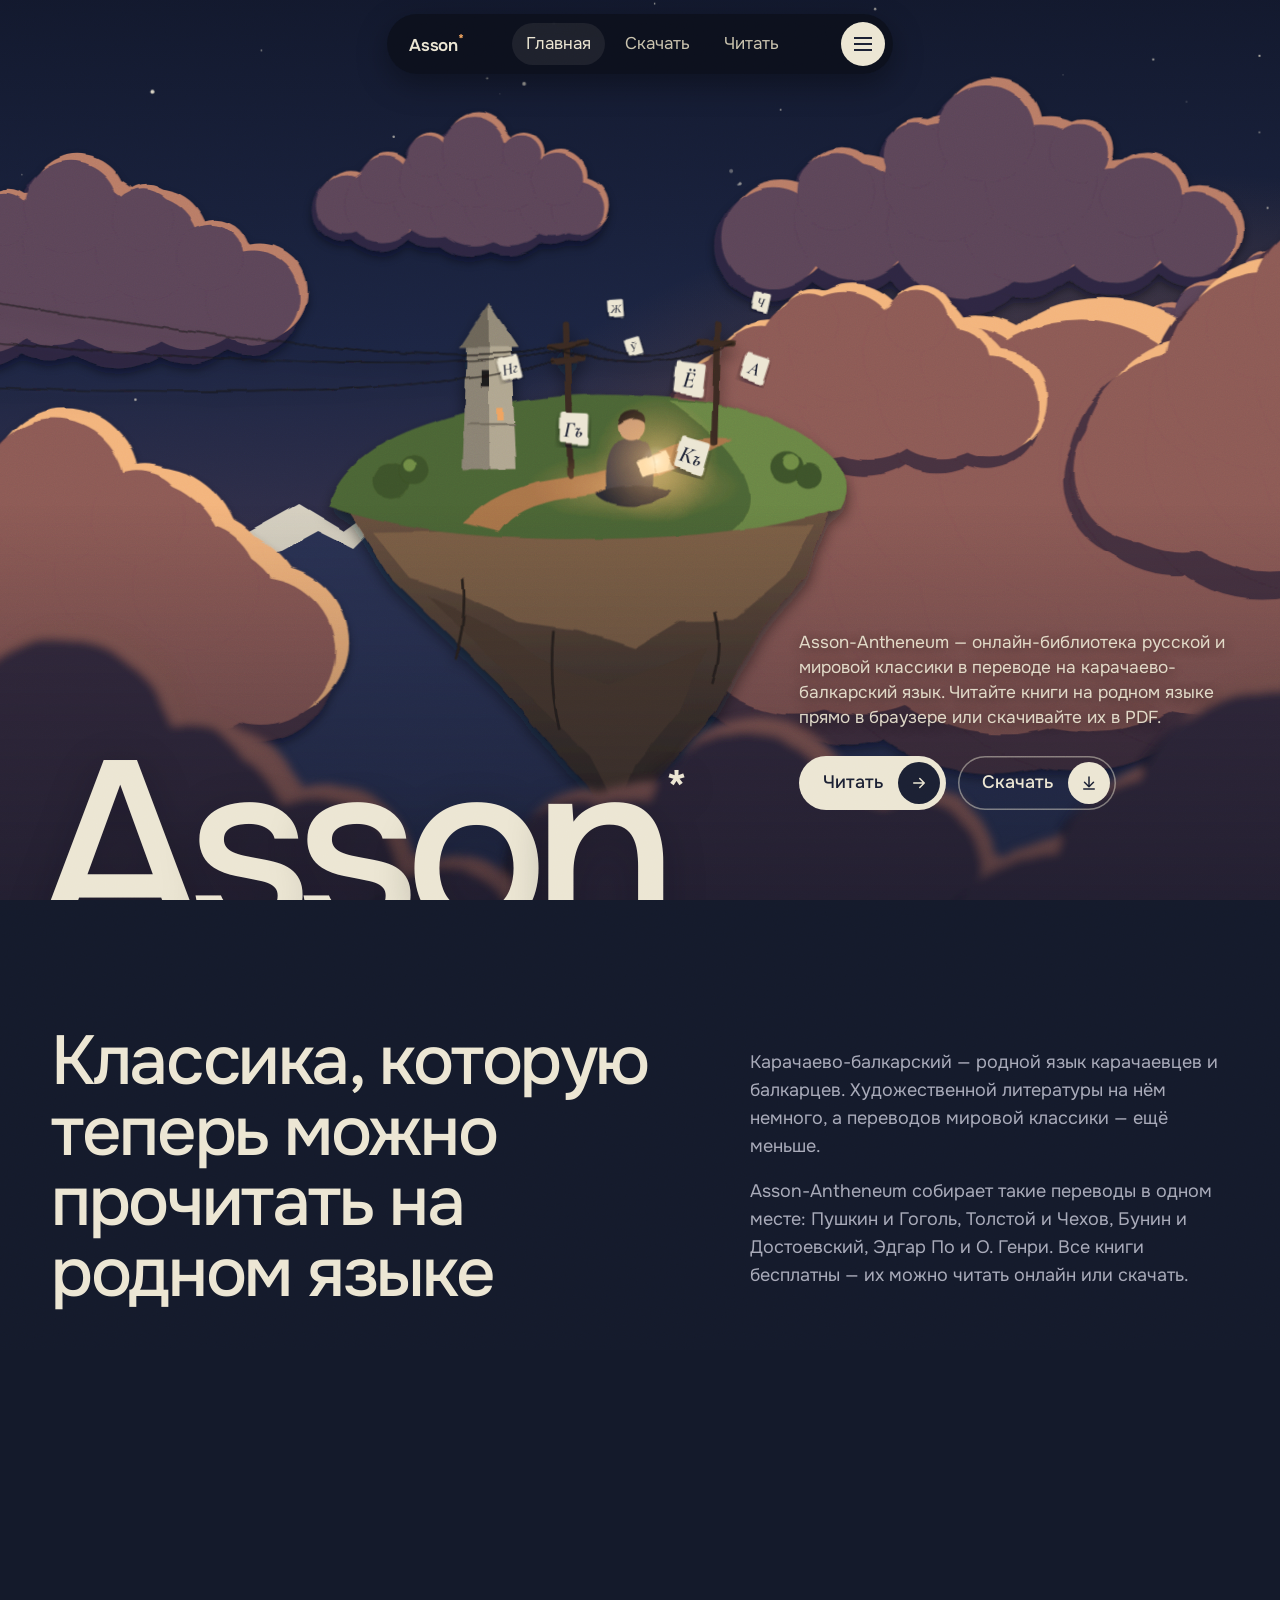
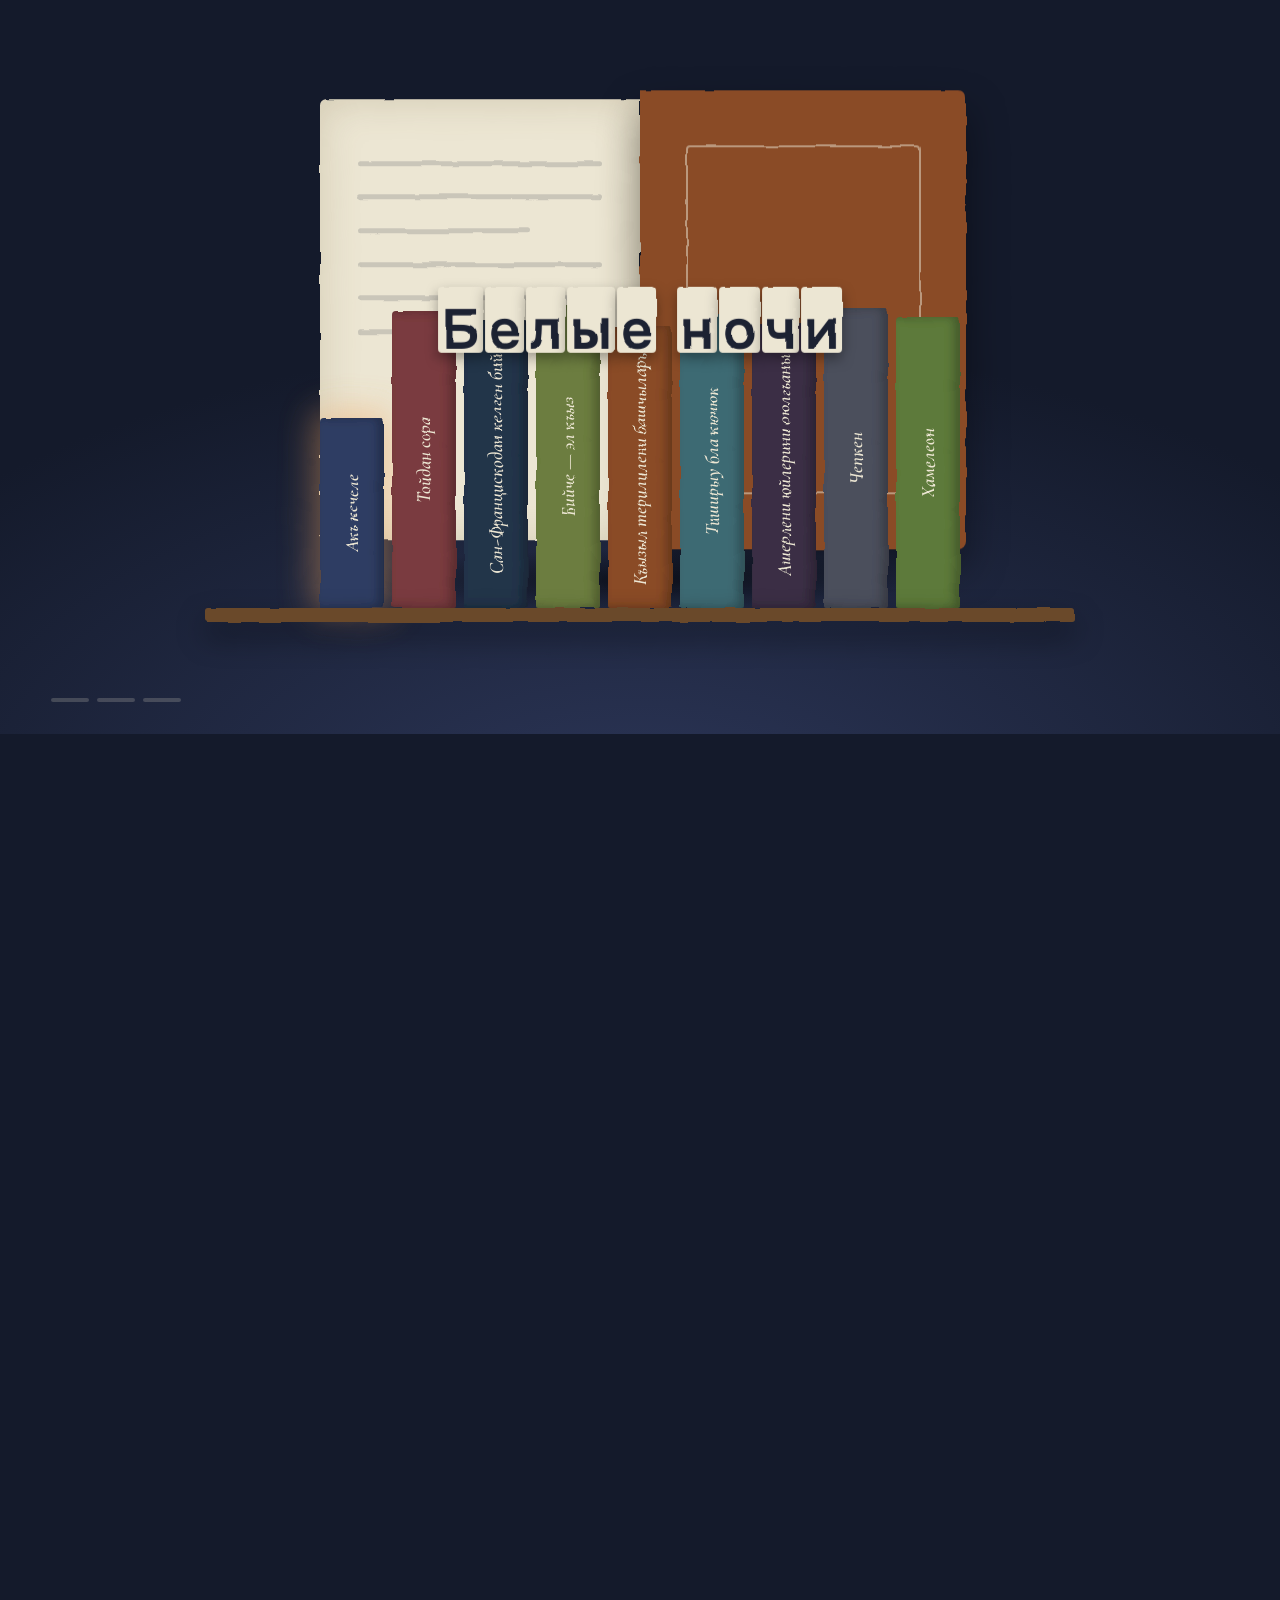
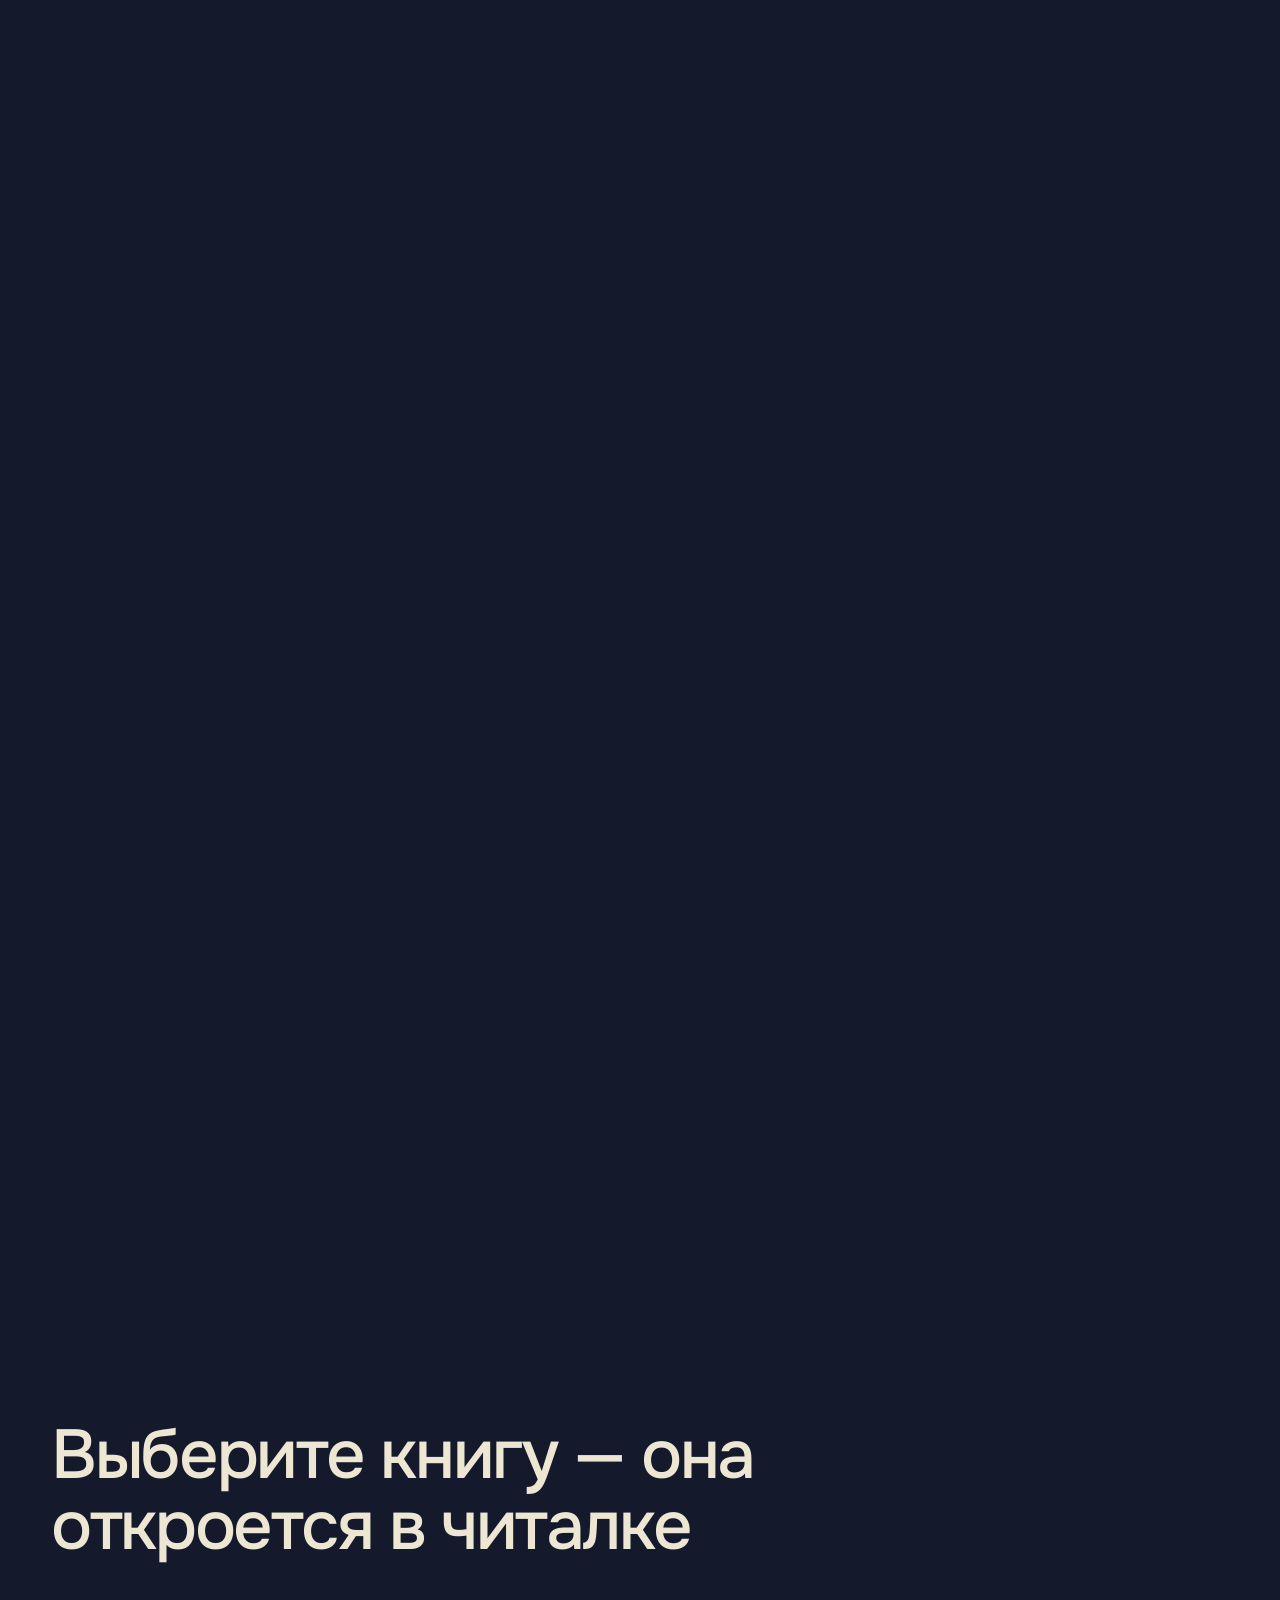
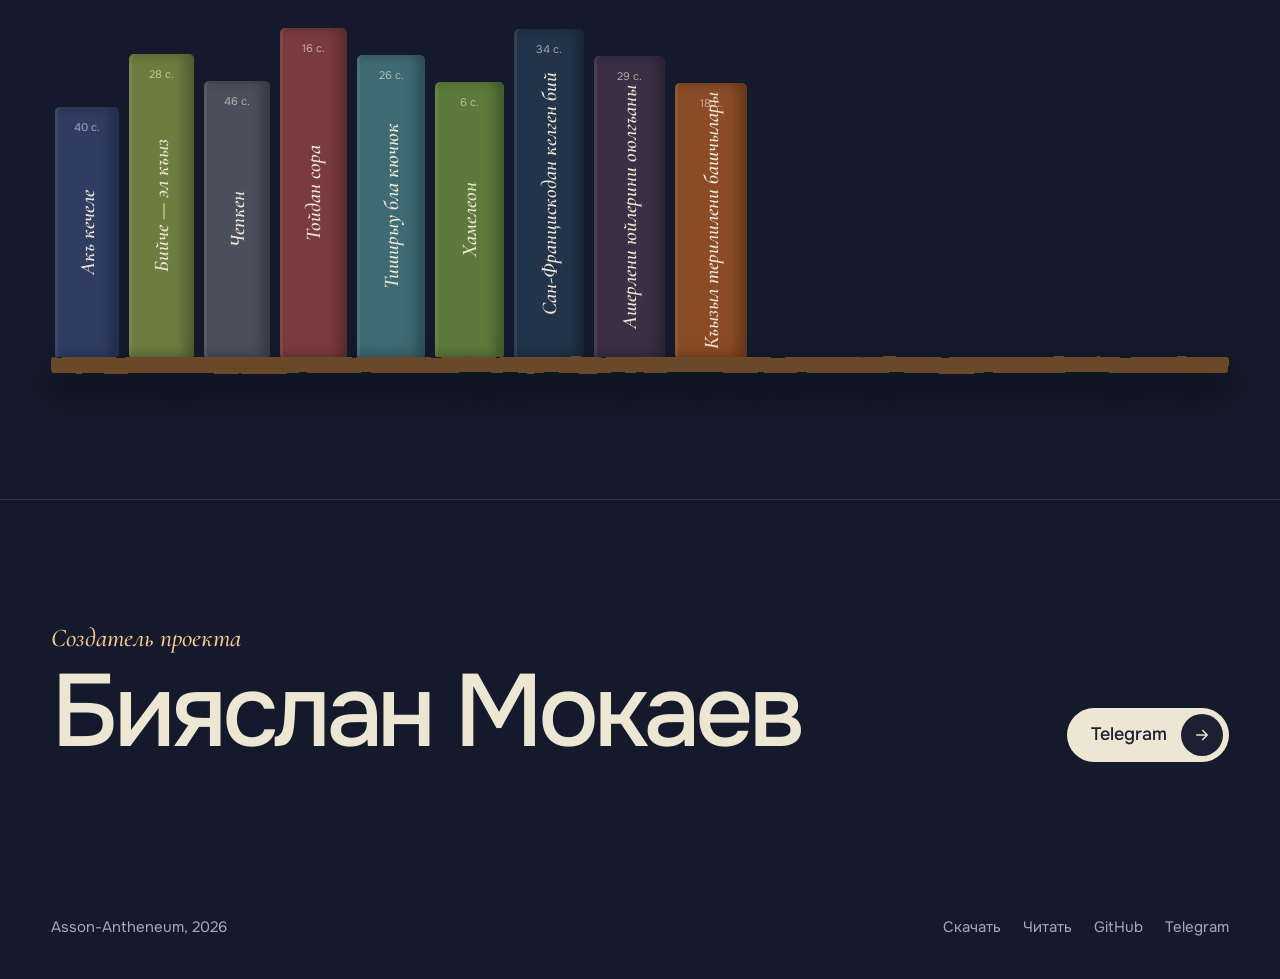
==== index.html @ 28102035 "Сайт: главная с бумажной анимацией, страница скачивания и онлайн-читалка Co-Authored-By: Claude Opus" ====
<!doctype html>
<html lang="ru">
<head>
  <meta charset="utf-8">
  <meta name="viewport" content="width=device-width, initial-scale=1">
  <title>Asson-Antheneum — библиотека переводов на карачаево-балкарский</title>
  <meta name="description" content="Онлайн-библиотека русской и мировой классики в переводе на карачаево-балкарский язык. Читайте онлайн или скачивайте PDF.">
  <meta name="theme-color" content="#141a2b">
  <link rel="icon" href="data:image/svg+xml,%3Csvg xmlns='http://www.w3.org/2000/svg' viewBox='0 0 32 32'%3E%3Crect width='32' height='32' rx='16' fill='%23141a2b'/%3E%3Ctext x='16' y='23' font-size='20' text-anchor='middle' fill='%23f0a35e' font-family='Georgia'%3E*%3C/text%3E%3C/svg%3E">
  <link rel="preconnect" href="https://fonts.googleapis.com">
  <link rel="preconnect" href="https://fonts.gstatic.com" crossorigin>
  <link href="https://fonts.googleapis.com/css2?family=Cormorant+Garamond:ital,wght@1,500;1,600&family=Onest:wght@400;500;600&display=swap" rel="stylesheet">
  <link rel="stylesheet" href="assets/css/style.css">
</head>
<body>
  <div class="grain" aria-hidden="true"></div>

  <header class="topbar">
    <a class="topbar__brand" href="index.html">Asson<sup>*</sup></a>
    <nav class="topbar__links" aria-label="Разделы">
      <a href="index.html" aria-current="page">Главная</a>
      <a href="library.html">Скачать</a>
      <a href="read.html">Читать</a>
    </nav>
    <button class="burger" type="button" aria-expanded="false" aria-controls="menu" aria-label="Открыть меню"><span></span></button>
  </header>

  <div class="menu" id="menu">
    <nav aria-label="Меню">
      <a href="index.html">Главная <small>о проекте</small></a>
      <a href="library.html">Скачать <small>PDF всех книг</small></a>
      <a href="read.html">Читать <small>онлайн-книжка</small></a>
      <a href="https://t.me/mkvvprojects" target="_blank" rel="noopener">Telegram <small>канал создателя</small></a>
    </nav>
    <p class="menu__foot">Asson-Antheneum — библиотека переводов на карачаево-балкарский язык</p>
  </div>

  <main>
    <!-- ───────── HERO: бумажный остров ───────── -->
    <section class="hero" aria-label="Asson-Antheneum">
      <svg class="scene" id="scene" viewBox="0 0 1600 1000" preserveAspectRatio="xMidYMid slice" aria-hidden="true">
        <defs>
          <linearGradient id="sky" x1="0" y1="0" x2="0" y2="1">
            <stop offset="0" stop-color="#0d1222"/>
            <stop offset=".42" stop-color="#1c2543"/>
            <stop offset=".72" stop-color="#46394f"/>
            <stop offset="1" stop-color="#a8653f"/>
          </linearGradient>
          <radialGradient id="sun" cx="0.8" cy="0.78" r="0.5">
            <stop offset="0" stop-color="#ffb46a" stop-opacity=".95"/>
            <stop offset=".45" stop-color="#e2834a" stop-opacity=".4"/>
            <stop offset="1" stop-color="#e2834a" stop-opacity="0"/>
          </radialGradient>
          <radialGradient id="bookglow" cx=".5" cy=".5" r=".5">
            <stop offset="0" stop-color="#fff1cf" stop-opacity=".95"/>
            <stop offset=".25" stop-color="#ffc77d" stop-opacity=".55"/>
            <stop offset="1" stop-color="#f0a35e" stop-opacity="0"/>
          </radialGradient>
          <linearGradient id="rock" x1="0" y1="0" x2="0" y2="1">
            <stop offset="0" stop-color="#6a5240"/>
            <stop offset="1" stop-color="#2c2420"/>
          </linearGradient>
          <linearGradient id="vignette" x1="0" y1="0" x2="0" y2="1"><stop offset="0" stop-color="#0d1222" stop-opacity="0"/><stop offset="1" stop-color="#0d1222" stop-opacity=".65"/></linearGradient>
          <filter id="paper" x="-10%" y="-10%" width="120%" height="120%">
            <feTurbulence type="fractalNoise" baseFrequency="0.022" numOctaves="2" seed="2" result="n"/>
            <feDisplacementMap in="SourceGraphic" in2="n" scale="6" xChannelSelector="R" yChannelSelector="G" result="d"/>
            <feDropShadow in="d" dx="0" dy="6" stdDeviation="5" flood-color="#0a0c16" flood-opacity=".45"/>
          </filter>
          <filter id="boil" x="-10%" y="-10%" width="120%" height="120%">
            <feTurbulence id="boilNoise" type="fractalNoise" baseFrequency="0.03" numOctaves="2" seed="1" result="n"/>
            <feDisplacementMap in="SourceGraphic" in2="n" scale="5" xChannelSelector="R" yChannelSelector="G" result="d"/>
            <feDropShadow in="d" dx="0" dy="10" stdDeviation="8" flood-color="#06080f" flood-opacity=".55"/>
          </filter>
          <filter id="dof" x="-20%" y="-20%" width="140%" height="140%">
            <feTurbulence type="fractalNoise" baseFrequency="0.02" numOctaves="2" seed="7" result="n"/>
            <feDisplacementMap in="SourceGraphic" in2="n" scale="8" xChannelSelector="R" yChannelSelector="G" result="d"/>
            <feGaussianBlur in="d" stdDeviation="5"/>
          </filter>
        </defs>

        <g class="layer" data-depth="0"><rect x="-200" y="-200" width="2000" height="1400" fill="url(#sky)"/><rect x="-200" y="-200" width="2000" height="1400" fill="url(#sun)"/></g>
        <g class="layer" data-depth="0.04" id="stars"></g>
        <g class="layer" data-depth="0.12" id="cloudsFar" filter="url(#paper)"></g>

        <!-- Эльбрус: две вершины -->
        <g class="layer" data-depth="0.22" filter="url(#paper)">
          <path d="M-100 820 L180 700 L330 610 L420 560 L470 590 L540 540 L640 600 L760 680 L900 760 L1050 720 L1180 650 L1260 610 L1330 640 L1420 600 L1500 650 L1700 760 L1700 1000 L-100 1000Z" fill="#2c3352"/>
          <path d="M330 610 L420 560 L470 590 L540 540 L600 575 L560 585 L520 570 L480 610 L440 590 L400 612 L370 620Z" fill="#d6d0c0"/>
          <path d="M1180 650 L1260 610 L1330 640 L1420 600 L1470 630 L1430 628 L1400 645 L1340 660 L1290 640 L1240 662Z" fill="#cfc8b6" opacity=".85"/>
        </g>
        <g class="layer" data-depth="0.3" id="cloudsMid" filter="url(#paper)"></g>

        <!-- Остров -->
        <g class="layer" data-depth="0.55" id="island">
          <g id="islandBob" filter="url(#boil)">
            <!-- нижняя скала слоями бумаги -->
            <path d="M470 560 L1010 560 L980 640 L930 700 L880 790 L820 860 L770 930 L735 870 L690 820 L640 760 L580 700 L520 640Z" fill="url(#rock)"/>
            <path d="M500 590 L990 585 L960 640 L900 690 L840 690 L790 720 L730 700 L660 690 L600 660 L540 640Z" fill="#7b5e45"/>
            <path d="M560 660 L640 700 L700 740 L760 760 L820 740 L870 720 L840 790 L790 850 L770 900 L740 840 L690 790 L620 720Z" fill="#4d3b2e"/>
            <path d="M600 640 q4 50 -10 90 M700 700 q-6 60 6 110 M880 680 q10 40 -4 80" stroke="#2a201b" stroke-width="3" fill="none"/>
            <!-- трава -->
            <path d="M450 560 Q470 500 560 470 Q680 430 800 440 Q930 445 1000 500 Q1040 530 1020 565 Q900 600 740 598 Q560 600 450 560Z" fill="#4c6534"/>
            <path d="M830 445 Q940 450 1000 500 Q1040 530 1020 565 Q960 585 900 590 Q960 540 830 445Z" fill="#6b8645"/>
            <!-- тропинка -->
            <path d="M600 580 Q640 540 700 532 Q780 520 820 500 Q860 482 900 488 Q880 500 840 518 Q780 548 720 552 Q660 560 640 590Z" fill="#a9744a"/>
            <!-- кусты -->
            <g fill="#3c5229"><circle cx="520" cy="532" r="20"/><circle cx="545" cy="520" r="16"/><circle cx="960" cy="520" r="18"/><circle cx="985" cy="530" r="14"/></g>
            <g fill="#6f8c45"><circle cx="964" cy="514" r="9"/><circle cx="540" cy="515" r="7"/></g>
            <!-- балкарская башня -->
            <g>
              <path d="M600 520 L606 380 L654 380 L660 520Z" fill="#8a8273"/>
              <path d="M630 380 L654 380 L660 520 L630 520Z" fill="#b0a690"/>
              <path d="M598 384 L630 336 L662 384Z" fill="#6c6559"/>
              <path d="M630 336 L662 384 L630 384Z" fill="#938a78"/>
              <rect x="622" y="410" width="8" height="18" fill="#1d1a1a"/>
              <rect x="638" y="452" width="7" height="14" fill="#f0a35e"/>
              <path d="M606 470 L660 470" stroke="#6c6559" stroke-width="2"/>
            </g>
            <!-- телеграфные столбы -->
            <g stroke="#3a2a20" stroke-width="7" stroke-linecap="round">
              <path d="M720 528 L716 360"/><path d="M698 384 L738 380"/><path d="M702 400 L734 397"/>
              <path d="M880 492 L884 360"/><path d="M864 380 L902 382"/>
            </g>
            <g stroke="#1a1716" stroke-width="1.6" fill="none" opacity=".8">
              <path d="M698 384 Q560 420 -100 300"/><path d="M738 380 Q600 430 -100 360"/><path d="M702 400 Q560 450 -100 420"/>
              <path d="M738 380 Q810 410 864 380"/><path d="M698 384 Q800 420 902 382"/>
            </g>
            <!-- свет от книги на земле -->
            <ellipse cx="790" cy="540" rx="120" ry="40" fill="url(#bookglow)" opacity=".6"/>
            <!-- читатель -->
            <g id="reader">
              <path d="M760 545 Q756 505 772 490 Q790 482 806 492 Q816 512 812 545Z" fill="#3c3a42"/>
              <path d="M748 548 Q780 532 832 546 Q820 560 790 562 Q760 562 748 548Z" fill="#2c2b31"/>
              <circle cx="788" cy="474" r="15" fill="#c99a77"/>
              <path d="M773 472 Q776 456 792 456 Q805 458 803 470 Q794 462 782 468Z" fill="#241d1a"/>
              <path d="M792 512 L826 500 L836 520 L800 530Z" fill="#fff1cf"/>
              <path d="M812 506 L816 524" stroke="#d9b98a" stroke-width="1.5"/>
              <circle cx="816" cy="512" r="70" fill="url(#bookglow)" opacity=".85"/>
            </g>
          </g>
          <!-- буквы-мотыльки вокруг книги -->
          <g id="letters" font-family="Cormorant Garamond, Georgia, serif" font-style="italic" font-weight="600" font-size="26" text-anchor="middle"></g>
        </g>

        <g class="layer" data-depth="1" id="cloudsNear" filter="url(#dof)"></g>
        <rect x="-200" y="560" width="2000" height="640" fill="url(#vignette)"/>
      </svg>

      <h1 class="hero__title" id="heroTitle" aria-label="Asson">
        <span class="ch">A</span><span class="ch">s</span><span class="ch">s</span><span class="ch">o</span><span class="ch">n</span><sup>*</sup>
      </h1>

      <div class="hero__aside" id="heroAside">
        <p>Asson-Antheneum — онлайн-библиотека русской и мировой классики в переводе на карачаево-балкарский язык. Читайте книги на родном языке прямо в браузере или скачивайте их в PDF.</p>
        <div class="row">
          <a class="pill" href="read.html">Читать <i data-icon="arrow"></i></a>
          <a class="pill pill--ghost" href="library.html">Скачать <i data-icon="down"></i></a>
        </div>
      </div>
    </section>

    <!-- ───────── О проекте ───────── -->
    <section class="section intro" id="about">
      <h2 class="lede">Классика, которую теперь можно прочитать на родном языке</h2>
      <div class="copy">
        <p>Карачаево-балкарский — родной язык карачаевцев и балкарцев. Художественной литературы на нём немного, а переводов мировой классики — ещё меньше.</p>
        <p>Asson-Antheneum собирает такие переводы в одном месте: Пушкин и Гоголь, Толстой и Чехов, Бунин и Достоевский, Эдгар По и О. Генри. Все книги бесплатны — их можно читать онлайн или скачать.</p>
      </div>
    </section>

    <!-- ───────── Как книга переходит на родной язык ───────── -->
    <section class="story" id="story" aria-label="Как книга переходит на родной язык">
      <div class="story__stage">
        <div class="story__caption" aria-live="polite">
          <p data-step="0">Берём книгу, которую знают по-русски<span>Ф. Достоевский, «Белые ночи»</span></p>
          <p data-step="1">Переводим её — слово за словом<span>орус тилден — малкъар тилге</span></p>
          <p data-step="2">И ставим на общую полку<span>девять книг, открытых для всех</span></p>
        </div>

        <div class="paperbook" id="paperbook" aria-hidden="true">
          <div class="paperbook__shadow"></div>
          <div class="paperbook__page paperbook__page--l"><div class="paperbook__lines"><i></i><i></i><i></i><i></i><i></i><i></i></div></div>
          <div class="paperbook__page paperbook__page--r"><div class="paperbook__lines"><i></i><i></i><i></i><i></i><i></i><i></i></div></div>
          <div class="paperbook__cover"></div>
        </div>

        <div class="word" id="word" aria-hidden="true"></div>
        <div class="shelf" id="shelf" aria-hidden="true"></div>

        <div class="story__steps" aria-hidden="true"><b><i></i></b><b><i></i></b><b><i></i></b></div>
      </div>
    </section>

    <!-- ───────── Полка ───────── -->
    <section class="section bookshelf" id="shelfSection">
      <h2 class="lede">Выберите книгу — она откроется в читалке</h2>
      <div class="bookshelf__row" id="bookRow"></div>
      <div class="bookshelf__plank" aria-hidden="true"></div>
    </section>

    <!-- ───────── Создатель ───────── -->
    <section class="section creator">
      <h2><small>Создатель проекта</small>Бияслан Мокаев</h2>
      <a class="pill" href="https://t.me/mkvvprojects" target="_blank" rel="noopener">Telegram <i data-icon="arrow"></i></a>
    </section>
  </main>

  <footer class="footer">
    <span>Asson-Antheneum, 2026</span>
    <nav aria-label="Ссылки">
      <a href="library.html">Скачать</a>
      <a href="read.html">Читать</a>
      <a href="https://github.com/biyaskaa/Asson-Antheneum" target="_blank" rel="noopener">GitHub</a>
      <a href="https://t.me/mkvvprojects" target="_blank" rel="noopener">Telegram</a>
    </nav>
  </footer>

  <script src="data/books.js"></script>
  <script src="assets/js/common.js"></script>
  <script src="assets/js/home.js"></script>
</body>
</html>
---- assets/css/style.css ----
/* Asson-Antheneum — бумажная библиотека под ночным небом */

:root {
  --night: #141a2b;
  --dusk: #253050;
  --dusk-2: #34406a;
  --lamp: #f0a35e;
  --lamp-soft: #f6c790;
  --cloud: #e8c39a;
  --paper: #ece6d3;
  --paper-dim: #c9c2ad;
  --moss: #4f6b3a;
  --ink: #1b2033;
  --muted: #a7a9b8;

  --font-ui: "Onest", system-ui, sans-serif;
  --font-lit: "Cormorant Garamond", Georgia, serif;

  --gutter: clamp(16px, 4vw, 56px);
  --ease-out: cubic-bezier(.16, 1, .3, 1);
  --ease-paper: steps(4, end);
  color-scheme: dark;
}

*, *::before, *::after { box-sizing: border-box; }
html { -webkit-text-size-adjust: 100%; }
body {
  margin: 0;
  background: var(--night);
  color: var(--paper);
  font-family: var(--font-ui);
  font-size: 17px;
  line-height: 1.55;
  overflow-x: hidden;
}
img, svg, canvas { display: block; max-width: 100%; }
a { color: inherit; }
button { font: inherit; color: inherit; cursor: pointer; }
:focus-visible { outline: 2px solid var(--lamp); outline-offset: 3px; border-radius: 6px; }
.sr-only { position: absolute; width: 1px; height: 1px; overflow: hidden; clip: rect(0 0 0 0); white-space: nowrap; }

/* бумажное зерно поверх всего сайта, дрожит покадрово */
.grain {
  position: fixed; inset: -50%;
  z-index: 90; pointer-events: none;
  opacity: .09; mix-blend-mode: overlay;
  background-image: url("data:image/svg+xml,%3Csvg xmlns='http://www.w3.org/2000/svg' width='220' height='220'%3E%3Cfilter id='n'%3E%3CfeTurbulence type='fractalNoise' baseFrequency='.9' numOctaves='3' stitchTiles='stitch'/%3E%3C/filter%3E%3Crect width='100%25' height='100%25' filter='url(%23n)'/%3E%3C/svg%3E");
  animation: grain 1s steps(6) infinite;
}
@keyframes grain {
  0% { transform: translate(0, 0); } 20% { transform: translate(-3%, 2%); } 40% { transform: translate(2%, -3%); }
  60% { transform: translate(-2%, -1%); } 80% { transform: translate(3%, 3%); } 100% { transform: translate(0, 0); }
}

/* ───── Шапка: тёмная «таблетка» с бургером ───── */
.topbar {
  position: fixed; top: 14px; left: 50%; transform: translateX(-50%);
  z-index: 80;
  display: flex; align-items: center; gap: clamp(16px, 4vw, 48px);
  padding: 8px 8px 8px 22px;
  background: rgba(12, 15, 26, .82);
  backdrop-filter: blur(10px); -webkit-backdrop-filter: blur(10px);
  border-radius: 999px;
  box-shadow: 0 10px 30px rgba(0, 0, 0, .35);
}
.topbar__brand { text-decoration: none; font-weight: 600; letter-spacing: -.01em; white-space: nowrap; }
.topbar__brand sup { color: var(--lamp); font-size: .8em; }
.topbar__links { display: flex; gap: 6px; }
.topbar__links a {
  text-decoration: none; padding: 8px 14px; border-radius: 999px; color: var(--paper-dim);
  transition: color .2s, background .2s;
}
.topbar__links a:hover, .topbar__links a[aria-current="page"] { color: var(--paper); background: rgba(236, 230, 211, .08); }
.burger {
  width: 44px; height: 44px; border: 0; border-radius: 50%;
  background: var(--paper); color: var(--ink);
  display: grid; place-items: center;
}
.burger span { display: block; width: 18px; height: 2px; background: currentColor; position: relative; transition: transform .3s var(--ease-out); }
.burger span::before, .burger span::after { content: ""; position: absolute; left: 0; width: 18px; height: 2px; background: currentColor; transition: transform .3s var(--ease-out), top .3s; }
.burger span::before { top: -6px; }
.burger span::after { top: 6px; }
.menu-open .burger span { background: transparent; }
.menu-open .burger span::before { top: 0; transform: rotate(45deg); }
.menu-open .burger span::after { top: 0; transform: rotate(-45deg); }
@media (max-width: 720px) { .topbar__links { display: none; } .topbar { gap: 20px; } }

/* ───── Бумажное меню ───── */
.menu {
  position: fixed; inset: 0; z-index: 70;
  background: var(--paper); color: var(--ink);
  clip-path: polygon(0 0, 100% 0, 100% 0, 0 0);
  transition: clip-path .7s var(--ease-paper);
  display: flex; flex-direction: column; justify-content: center;
  padding: 100px var(--gutter) 40px;
  visibility: hidden;
}
.menu::after { /* рваный нижний край */
  content: ""; position: absolute; left: 0; right: 0; bottom: -18px; height: 20px;
  background: var(--paper);
  clip-path: polygon(0 0, 4% 60%, 9% 10%, 15% 80%, 21% 20%, 27% 70%, 33% 0, 40% 90%, 46% 30%, 53% 75%, 60% 10%, 66% 85%, 72% 25%, 79% 70%, 85% 5%, 91% 80%, 96% 30%, 100% 60%, 100% 0);
}
.menu-open .menu { clip-path: polygon(0 0, 100% 0, 100% 100%, 0 100%); visibility: visible; }
.menu nav { display: flex; flex-direction: column; gap: 4px; }
.menu a {
  font-size: clamp(44px, 10vw, 120px); line-height: 1.02; font-weight: 600; letter-spacing: -.04em;
  text-decoration: none; display: inline-flex; align-items: baseline; gap: .3em; width: fit-content;
  transform: translateY(30px); opacity: 0; transition: transform .5s var(--ease-out), opacity .4s;
}
.menu a small { font-family: var(--font-lit); font-style: italic; font-weight: 500; font-size: .3em; letter-spacing: 0; color: #6a6352; }
.menu a:hover { color: #9a5b1e; }
.menu-open .menu a { transform: none; opacity: 1; }
.menu-open .menu a:nth-child(2) { transition-delay: .06s; }
.menu-open .menu a:nth-child(3) { transition-delay: .12s; }
.menu-open .menu a:nth-child(4) { transition-delay: .18s; }
.menu__foot { margin-top: 48px; font-family: var(--font-lit); font-style: italic; font-size: 22px; color: #6a6352; }

/* ───── Кнопка-таблетка с кругом, как в референсе ───── */
.pill {
  display: inline-flex; align-items: center; gap: 14px;
  padding: 6px 6px 6px 24px; border-radius: 999px;
  background: var(--paper); color: var(--ink);
  font-weight: 500; font-size: 18px; text-decoration: none; border: 0;
  transition: transform .25s var(--ease-out), background .2s;
  min-height: 52px;
}
.pill i {
  width: 42px; height: 42px; border-radius: 50%; background: var(--ink); color: var(--paper);
  display: grid; place-items: center; transition: transform .35s var(--ease-out);
}
.pill i svg { width: 18px; height: 18px; }
.pill:hover { background: #fff; }
.pill:hover i { transform: rotate(-45deg); }
.pill--ghost { background: transparent; color: var(--paper); box-shadow: inset 0 0 0 1.5px rgba(236, 230, 211, .45); }
.pill--ghost i { background: var(--paper); color: var(--ink); }
.pill--ghost:hover { background: rgba(236, 230, 211, .08); }

/* ───── HERO со сценой ───── */
.hero { position: relative; height: 100svh; min-height: 620px; overflow: hidden; }
.scene { position: absolute; inset: 0; width: 100%; height: 100%; }
.scene .layer { will-change: transform; }
.hero__title {
  position: absolute; left: calc(var(--gutter) - .06em); bottom: -0.2em; margin: 0;
  font-weight: 500; letter-spacing: -.065em; line-height: .8;
  font-size: clamp(110px, 19vw, 330px);
  color: var(--paper);
  text-shadow: 0 10px 40px rgba(10, 12, 20, .25);
  will-change: transform; white-space: nowrap;
}
.hero__title .ch { display: inline-block; transform-origin: 50% 100%; }
.hero__title sup { font-size: .22em; vertical-align: top; position: relative; top: .3em; margin-left: .06em; letter-spacing: 0; }
.hero__aside {
  position: absolute; right: var(--gutter); bottom: clamp(36px, 10vh, 110px);
  width: min(430px, 40vw);
}
.hero__aside p { margin: 0 0 26px; font-size: clamp(17px, 1.35vw, 20px); line-height: 1.45; color: rgba(236, 230, 211, .92); text-shadow: 0 2px 12px rgba(0, 0, 0, .45); }
.hero__aside .row { display: flex; flex-wrap: wrap; gap: 12px; }
@media (max-width: 860px) {
  .hero__title { bottom: auto; top: 96px; font-size: clamp(96px, 30vw, 220px); }
  .hero__aside { left: var(--gutter); right: var(--gutter); width: auto; bottom: 30px; }
}

/* ───── Секции ───── */
.section { position: relative; padding: clamp(80px, 14vh, 160px) var(--gutter); }
.lede {
  max-width: 22ch; margin: 0;
  font-size: clamp(36px, 5.4vw, 84px); line-height: 1.02; letter-spacing: -.035em; font-weight: 500;
}
.lede em { font-family: var(--font-lit); font-weight: 500; font-style: italic; letter-spacing: -.01em; color: var(--lamp-soft); }
.copy { max-width: 60ch; color: var(--muted); font-size: 18px; }
.copy p { margin: 0 0 1em; }

.intro { display: grid; grid-template-columns: 1.3fr 1fr; gap: clamp(32px, 6vw, 96px); align-items: end; }
@media (max-width: 860px) { .intro { grid-template-columns: 1fr; } }

/* ───── История перевода (закреплённая сцена) ───── */
.story { position: relative; height: 340vh; }
.story__stage {
  position: sticky; top: 0; height: 100svh; overflow: hidden;
  background: radial-gradient(120% 90% at 50% 110%, #2c3658 0%, var(--night) 60%);
}
.story__caption {
  position: absolute; left: var(--gutter); top: clamp(90px, 16vh, 150px); z-index: 3;
  max-width: 30ch;
}
.story__caption p {
  position: absolute; top: 0; left: 0; margin: 0; width: min(30ch, 80vw);
  font-size: clamp(24px, 2.6vw, 40px); line-height: 1.12; letter-spacing: -.02em; font-weight: 500;
  opacity: 0; transform: translateY(16px); transition: opacity .5s, transform .6s var(--ease-out);
}
.story__caption p.on { opacity: 1; transform: none; }
.story__caption p span { display: block; margin-top: 10px; font-family: var(--font-lit); font-style: italic; font-weight: 500; font-size: .62em; letter-spacing: 0; color: var(--lamp-soft); }
.story__steps { position: absolute; left: var(--gutter); bottom: 32px; display: flex; gap: 8px; z-index: 3; }
.story__steps b { width: 38px; height: 4px; border-radius: 2px; background: rgba(236, 230, 211, .2); overflow: hidden; position: relative; }
.story__steps b i { position: absolute; inset: 0; background: var(--lamp); transform-origin: 0 50%; transform: scaleX(0); }

.paperbook {
  position: absolute; left: 50%; top: 54%;
  width: min(640px, 82vw); aspect-ratio: 1.45; perspective: 1600px;
  transform: translate(-50%, -50%);
}
.paperbook__page {
  position: absolute; top: 0; bottom: 0; width: 50%;
  background: var(--paper);
  box-shadow: inset 0 0 40px rgba(120, 100, 60, .22);
  filter: url(#roughen);
}
.paperbook__page--l { left: 0; border-radius: 6px 0 0 6px; transform-origin: 100% 50%; }
.paperbook__page--r { right: 0; border-radius: 0 6px 6px 0; transform-origin: 0 50%; }
.paperbook__cover {
  position: absolute; top: -2%; bottom: -2%; right: -1%; width: 51%;
  background: #8a4b26; border-radius: 0 8px 8px 0; transform-origin: 0 50%;
  transform-style: preserve-3d; backface-visibility: hidden;
  box-shadow: 0 20px 40px rgba(0, 0, 0, .4);
  filter: url(#roughen);
}
.paperbook__cover::after { content: ""; position: absolute; inset: 12% 14%; border: 2px solid rgba(236, 230, 211, .5); border-radius: 4px; }
.paperbook__lines { position: absolute; inset: 14% 12%; display: flex; flex-direction: column; gap: 9%; }
.paperbook__lines i { height: 5px; border-radius: 3px; background: rgba(27, 32, 51, .16); }
.paperbook__lines i:nth-child(3n) { width: 70%; }
.paperbook__shadow { position: absolute; left: 6%; right: 6%; bottom: -16%; height: 14%; border-radius: 50%; background: radial-gradient(closest-side, rgba(0, 0, 0, .55), transparent); }

.word {
  position: absolute; left: 50%; top: 54%; z-index: 4;
  display: flex; gap: .04em; transform: translate(-50%, -50%);
  font-size: clamp(24px, 4.4vw, 62px); font-weight: 600; letter-spacing: -.02em; color: var(--ink);
  perspective: 800px; pointer-events: none;
}
.word .lt {
  display: inline-grid; place-items: center;
  min-width: .52em; height: 1.18em; padding: 0 .07em;
  background: var(--paper); border-radius: 4px;
  box-shadow: 0 6px 14px rgba(0, 0, 0, .35);
  transform-style: preserve-3d;
  filter: url(#roughen);
}
.word .lt.sp { background: transparent; box-shadow: none; filter: none; min-width: .3em; }
.word .lt b { font-weight: 600; }

.shelf {
  position: absolute; left: 50%; bottom: 14%; transform: translateX(-50%);
  width: min(820px, 92vw); height: 34%;
  display: flex; align-items: flex-end; justify-content: center; gap: 8px;
}
.shelf::after { content: ""; position: absolute; left: -3%; right: -3%; bottom: -14px; height: 14px; background: #6b4a2c; border-radius: 3px; box-shadow: 0 14px 30px rgba(0, 0, 0, .45); filter: url(#roughen); }
.spine {
  position: relative; width: clamp(34px, 7vw, 64px); border-radius: 4px 4px 2px 2px;
  display: grid; place-items: center; color: var(--paper);
  box-shadow: inset -6px 0 10px rgba(0, 0, 0, .25);
  filter: url(#roughen);
}
.spine span {
  writing-mode: vertical-rl; transform: rotate(180deg);
  font-family: var(--font-lit); font-style: italic; font-weight: 600; font-size: clamp(13px, 1.6vw, 19px);
  white-space: nowrap; overflow: hidden; max-height: 90%; text-overflow: ellipsis;
}

/* ───── Полка с книгами (ссылки в читалку) ───── */
.bookshelf__row {
  margin-top: 56px; display: flex; align-items: flex-end; gap: 10px;
  padding: 0 4px; min-height: 340px; position: relative; overflow-x: auto;
  scrollbar-width: none;
}
.bookshelf__row::-webkit-scrollbar { display: none; }
.bookshelf__plank { height: 16px; background: #6b4a2c; border-radius: 3px; box-shadow: 0 18px 30px rgba(0, 0, 0, .5); filter: url(#roughen); }
.bk {
  flex: 0 0 auto; width: 74px; text-decoration: none; color: var(--paper);
  display: grid; place-items: center; border-radius: 5px 5px 2px 2px; position: relative;
  box-shadow: inset -8px 0 12px rgba(0, 0, 0, .28), inset 3px 0 0 rgba(255, 255, 255, .08);
  transition: transform .45s var(--ease-out);
  transform-origin: 50% 100%;
}
.bk span { writing-mode: vertical-rl; transform: rotate(180deg); font-family: var(--font-lit); font-style: italic; font-weight: 600; font-size: 21px; line-height: 1; white-space: nowrap; }
.bk em { position: absolute; top: 12px; left: 0; right: 0; text-align: center; font-style: normal; font-size: 11px; color: rgba(236, 230, 211, .65); }
.bk:hover, .bk:focus-visible { transform: translateY(-22px) rotate(-2deg); }
.bk__tip { position: absolute; bottom: calc(100% + 30px); left: 50%; transform: translateX(-50%); white-space: nowrap; background: var(--paper); color: var(--ink); padding: 6px 12px; border-radius: 8px; font-size: 14px; opacity: 0; pointer-events: none; transition: opacity .2s; }
.bk:hover .bk__tip, .bk:focus-visible .bk__tip { opacity: 1; }

/* ───── Создатель ───── */
.creator { display: flex; flex-wrap: wrap; align-items: end; justify-content: space-between; gap: 32px; border-top: 1px solid rgba(236, 230, 211, .12); }
.creator h2 { margin: 0; font-size: clamp(44px, 8vw, 120px); line-height: .95; letter-spacing: -.05em; font-weight: 500; }
.creator h2 small { display: block; margin-bottom: 14px; font-family: var(--font-lit); font-style: italic; font-weight: 500; font-size: clamp(20px, 2vw, 28px); letter-spacing: 0; color: var(--lamp-soft); }

.footer { padding: 28px var(--gutter) 40px; display: flex; flex-wrap: wrap; gap: 16px 32px; justify-content: space-between; color: var(--muted); font-size: 15px; }
.footer nav { display: flex; gap: 22px; flex-wrap: wrap; }
.footer a { text-decoration: none; }
.footer a:hover { color: var(--paper); }

/* ───── Страница «Скачать» ───── */
.page-head { padding: clamp(120px, 20vh, 200px) var(--gutter) 40px; position: relative; overflow: hidden; }
.page-head h1 { margin: 0; font-size: clamp(64px, 13vw, 210px); line-height: .85; letter-spacing: -.06em; font-weight: 500; }
.page-head p { margin: 26px 0 0; max-width: 46ch; color: var(--muted); font-size: 19px; }
.page-head__moon { position: absolute; right: 6vw; top: 90px; width: clamp(120px, 18vw, 260px); aspect-ratio: 1; border-radius: 50%; background: radial-gradient(circle at 40% 40%, #ffe3b8, var(--lamp) 70%); box-shadow: 0 0 120px 30px rgba(240, 163, 94, .25); filter: url(#roughen); }

.covers { display: grid; grid-template-columns: repeat(auto-fill, minmax(270px, 1fr)); gap: clamp(28px, 4vw, 56px) clamp(20px, 3vw, 40px); padding: 30px var(--gutter) 120px; }
.cover { position: relative; display: flex; flex-direction: column; }
.cover__art {
  position: relative; aspect-ratio: 3 / 4; border-radius: 4px 10px 10px 4px; overflow: hidden;
  color: var(--c); background: var(--c);
  box-shadow: 0 24px 40px rgba(0, 0, 0, .4), inset 10px 0 14px rgba(0, 0, 0, .25);
  transform: rotate(var(--tilt)); transition: transform .5s var(--ease-out);
  filter: url(#roughen);
  padding: 22px 22px 20px 30px; display: flex; flex-direction: column;
}
.cover__art::before { content: ""; position: absolute; left: 10px; top: 0; bottom: 0; width: 2px; background: rgba(0, 0, 0, .25); }
.cover:hover .cover__art { transform: rotate(0) translateY(-6px); }
.cover__motif { width: 64%; margin: auto auto 10px; opacity: .95; }
.cover__krc { font-family: var(--font-lit); font-style: italic; font-weight: 600; font-size: clamp(26px, 2.4vw, 34px); line-height: 1.02; color: var(--paper); margin: 0; }
.cover__author { color: rgba(236, 230, 211, .7); font-size: 14px; margin-top: 8px; }
.cover__tape { position: absolute; top: -12px; left: 50%; width: 90px; height: 26px; transform: translateX(-50%) rotate(calc(var(--tilt) * -2)); background: rgba(236, 230, 211, .55); z-index: 2; mix-blend-mode: screen; filter: url(#roughen); }
.cover__meta { margin: 18px 0 14px; }
.cover__meta h3 { margin: 0; font-size: 20px; font-weight: 500; letter-spacing: -.01em; }
.cover__meta p { margin: 2px 0 0; color: var(--muted); font-size: 15px; }
.cover__actions { display: flex; gap: 10px; flex-wrap: wrap; margin-top: auto; }
.btn {
  display: inline-flex; align-items: center; gap: 8px; min-height: 44px; padding: 0 16px;
  border-radius: 999px; border: 0; text-decoration: none; font-size: 15px; font-weight: 500;
  background: var(--paper); color: var(--ink); transition: background .2s, transform .2s;
}
.btn svg { width: 16px; height: 16px; }
.btn:hover { background: #fff; }
.btn--line { background: transparent; color: var(--paper); box-shadow: inset 0 0 0 1.5px rgba(236, 230, 211, .35); }
.btn--line:hover { background: rgba(236, 230, 211, .08); }

/* ───── Читалка ───── */
.reader { min-height: 100svh; display: grid; grid-template-rows: auto 1fr auto; padding-top: 84px; background: radial-gradient(70% 60% at 50% 40%, #29324f 0%, var(--night) 70%); }
.reader__bar { display: flex; flex-wrap: wrap; align-items: center; justify-content: space-between; gap: 12px 24px; padding: 12px var(--gutter); }
.reader__title { margin: 0; font-family: var(--font-lit); font-style: italic; font-weight: 600; font-size: clamp(26px, 3vw, 40px); line-height: 1.05; }
.reader__title small { display: block; font-family: var(--font-ui); font-style: normal; font-weight: 400; font-size: 15px; color: var(--muted); margin-top: 4px; }
.picker { position: relative; }
.picker select {
  appearance: none; -webkit-appearance: none;
  min-height: 46px; padding: 0 44px 0 18px; border-radius: 999px; border: 0;
  background: var(--paper); color: var(--ink); font: 500 16px var(--font-ui); max-width: 78vw;
}
.picker::after { content: ""; position: absolute; right: 18px; top: 50%; width: 8px; height: 8px; border-right: 2px solid var(--ink); border-bottom: 2px solid var(--ink); transform: translateY(-70%) rotate(45deg); pointer-events: none; }

.desk { position: relative; display: grid; place-items: center; padding: 12px var(--gutter); min-height: 0; touch-action: pan-y; }
.spread { position: relative; display: flex; perspective: 2400px; filter: drop-shadow(0 30px 40px rgba(0, 0, 0, .45)); }
.spread canvas { background: #fff; }
.spread .pg { position: relative; overflow: hidden; background: #fff; }
.spread .pg--l { border-radius: 4px 0 0 4px; }
.spread .pg--r { border-radius: 0 4px 4px 0; }
.spread.single .pg { border-radius: 4px; }
.spread .pg--l::after, .spread .pg--r::after { content: ""; position: absolute; top: 0; bottom: 0; width: 40px; pointer-events: none; }
.spread .pg--l::after { right: 0; background: linear-gradient(90deg, transparent, rgba(0, 0, 0, .14)); }
.spread .pg--r::after { left: 0; background: linear-gradient(-90deg, transparent, rgba(0, 0, 0, .14)); }
.spread.single .pg::after { display: none; }
.turn { position: absolute; top: 0; z-index: 5; transform-style: preserve-3d; pointer-events: none; }
.turn canvas { position: absolute; inset: 0; backface-visibility: hidden; }
.turn .shade { position: absolute; inset: 0; background: linear-gradient(90deg, rgba(0, 0, 0, .0), rgba(0, 0, 0, .25)); opacity: 0; }
.desk__status { position: absolute; inset: 0; display: grid; place-items: center; text-align: center; color: var(--muted); font-family: var(--font-lit); font-style: italic; font-size: 26px; pointer-events: none; }
.desk__status a { pointer-events: auto; color: var(--lamp-soft); }
.navzone { position: absolute; top: 0; bottom: 0; width: 22%; border: 0; background: transparent; z-index: 6; }
.navzone--prev { left: 0; cursor: w-resize; }
.navzone--next { right: 0; cursor: e-resize; }

.reader__controls { display: flex; align-items: center; justify-content: center; gap: 14px; padding: 14px var(--gutter) 22px; }
.roundbtn { width: 52px; height: 52px; border-radius: 50%; border: 0; background: var(--paper); color: var(--ink); display: grid; place-items: center; transition: transform .2s, opacity .2s; }
.roundbtn svg { width: 20px; height: 20px; }
.roundbtn:disabled { opacity: .35; cursor: default; }
.roundbtn:not(:disabled):active { transform: scale(.92); }
.progress { flex: 1; max-width: 520px; display: flex; align-items: center; gap: 14px; }
.progress input { flex: 1; accent-color: var(--lamp); min-height: 44px; }
.progress output { min-width: 74px; text-align: center; font-variant-numeric: tabular-nums; color: var(--paper-dim); font-size: 15px; }
@media (max-width: 560px) { .roundbtn { width: 46px; height: 46px; } .progress output { min-width: 60px; } }

/* ───── Уменьшенное движение ───── */
@media (prefers-reduced-motion: reduce) {
  *, *::before, *::after { animation-duration: .01ms !important; animation-iteration-count: 1 !important; transition-duration: .01ms !important; }
  .grain { display: none; }
}
.desk__status[hidden] { display: none; }
.roundbtn--ghost { background: transparent; color: var(--paper); box-shadow: inset 0 0 0 1.5px rgba(236, 230, 211, .35); }
.roundbtn--ghost[aria-pressed="true"] { background: var(--lamp); color: var(--ink); box-shadow: none; }
.desk.zoomed { place-items: start center; overflow: auto; touch-action: pan-x pan-y; max-height: calc(100svh - 200px); }
.desk.zoomed .navzone { display: none; }
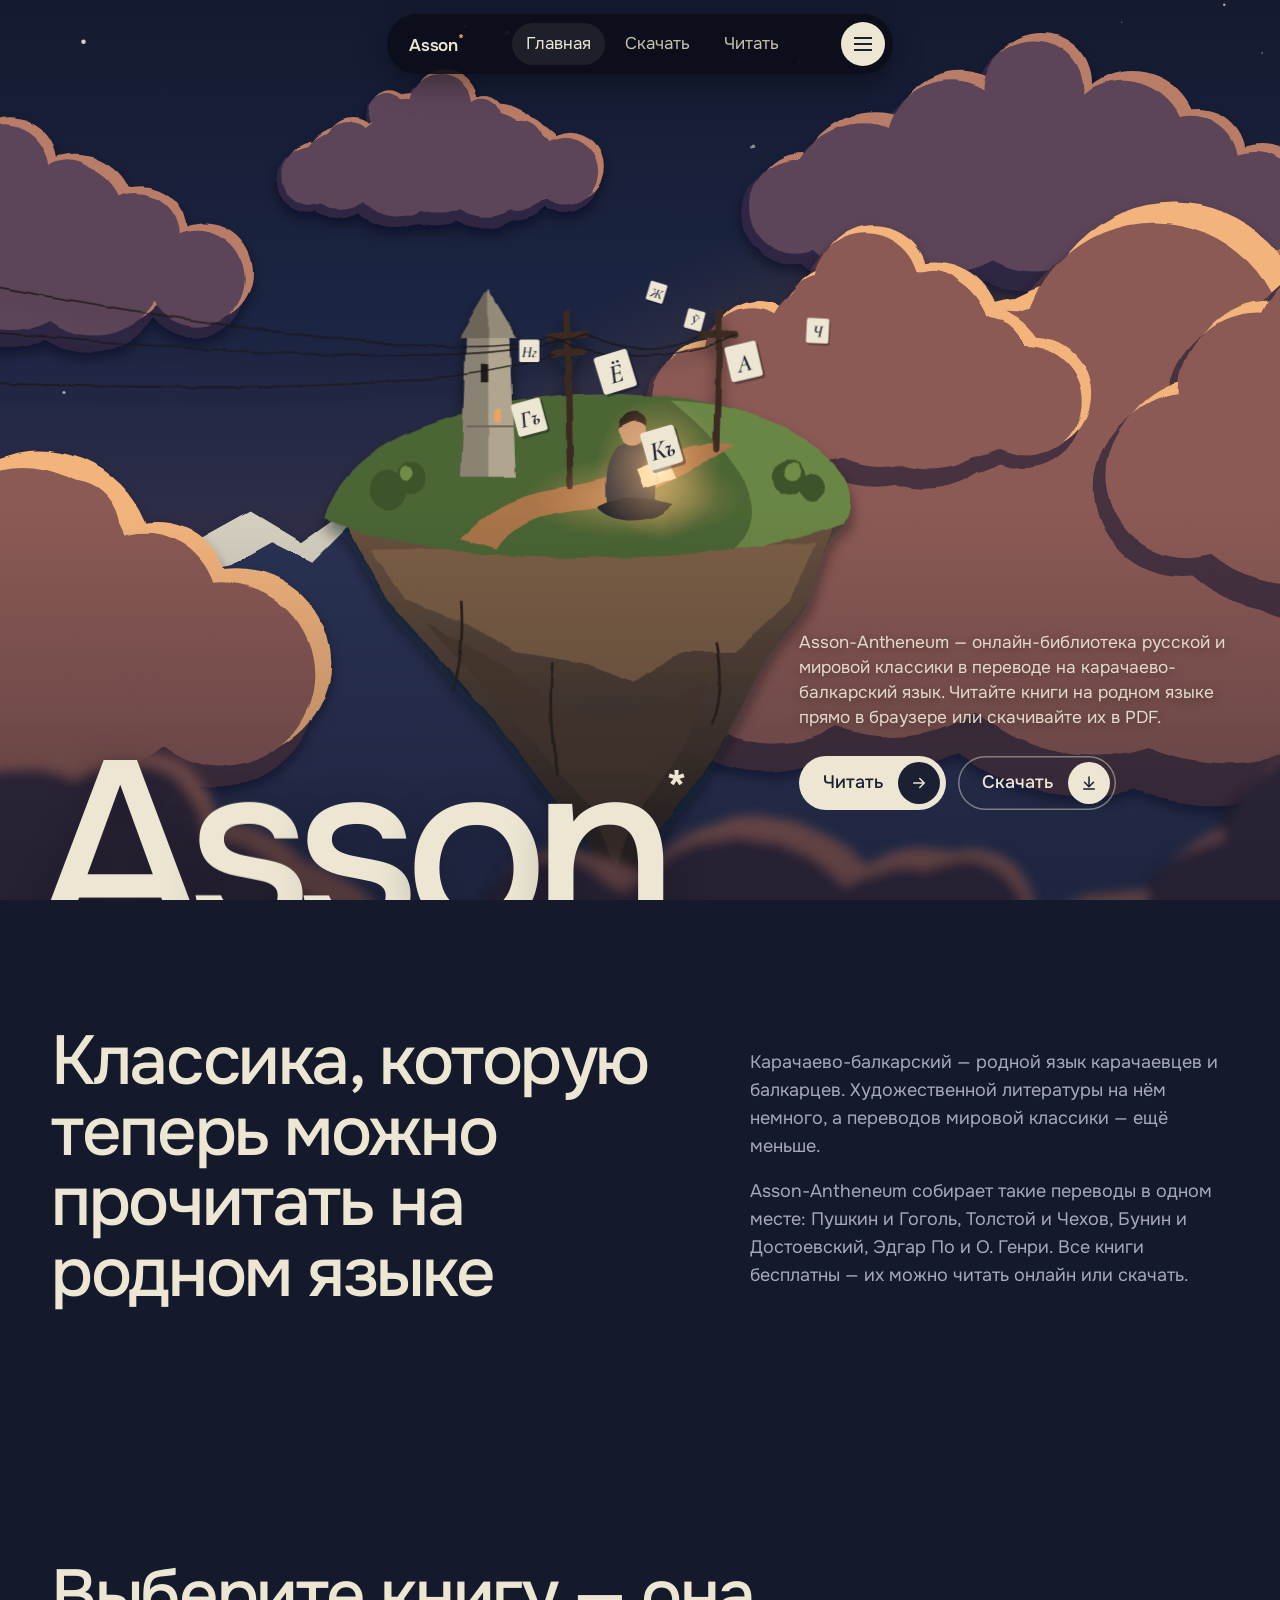
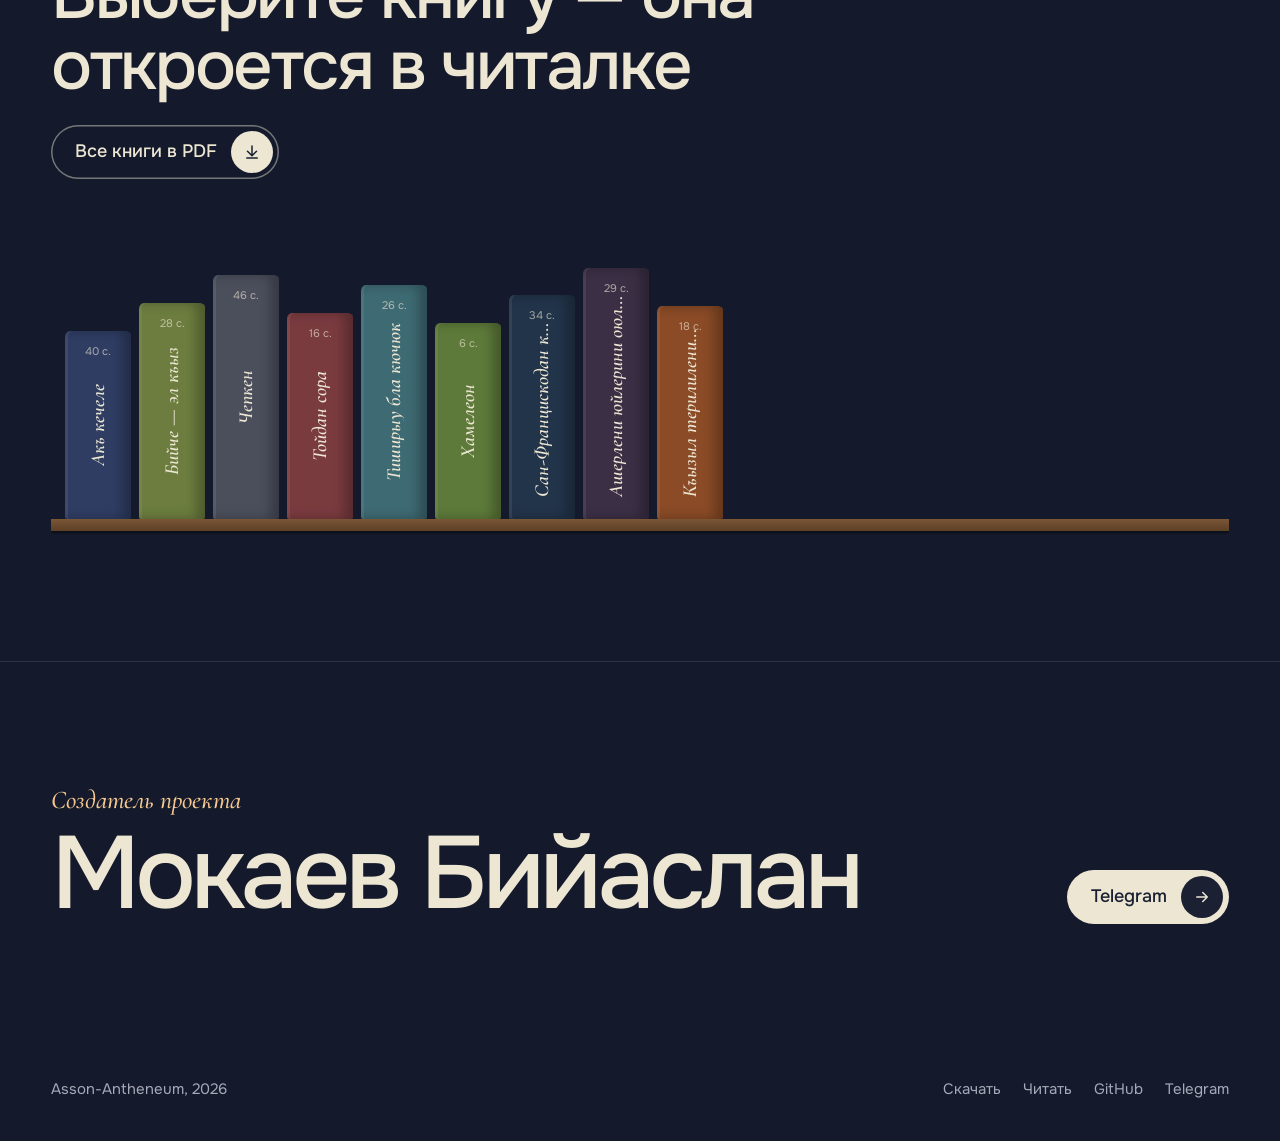
==== commit 26098685: "Оптимизация заставки, многоярусная полка, мобильная версия, исправлено имя - слои сцены запекаются в" ====
--- a/index.html
+++ b/index.html
@@ -13,8 +13,6 @@
   <link rel="stylesheet" href="assets/css/style.css">
 </head>
 <body>
-  <div class="grain" aria-hidden="true"></div>
-
   <header class="topbar">
     <a class="topbar__brand" href="index.html">Asson<sup>*</sup></a>
     <nav class="topbar__links" aria-label="Разделы">
@@ -38,8 +36,8 @@
   <main>
     <!-- ───────── HERO: бумажный остров ───────── -->
     <section class="hero" aria-label="Asson-Antheneum">
-      <svg class="scene" id="scene" viewBox="0 0 1600 1000" preserveAspectRatio="xMidYMid slice" aria-hidden="true">
-        <defs>
+      <div class="scene" id="scene" aria-hidden="true">
+        <svg width="0" height="0" style="position:absolute"><defs>
           <linearGradient id="sky" x1="0" y1="0" x2="0" y2="1">
             <stop offset="0" stop-color="#0d1222"/>
             <stop offset=".42" stop-color="#1c2543"/>
@@ -66,33 +64,33 @@
             <feDisplacementMap in="SourceGraphic" in2="n" scale="6" xChannelSelector="R" yChannelSelector="G" result="d"/>
             <feDropShadow in="d" dx="0" dy="6" stdDeviation="5" flood-color="#0a0c16" flood-opacity=".45"/>
           </filter>
-          <filter id="boil" x="-10%" y="-10%" width="120%" height="120%">
-            <feTurbulence id="boilNoise" type="fractalNoise" baseFrequency="0.03" numOctaves="2" seed="1" result="n"/>
-            <feDisplacementMap in="SourceGraphic" in2="n" scale="5" xChannelSelector="R" yChannelSelector="G" result="d"/>
-            <feDropShadow in="d" dx="0" dy="10" stdDeviation="8" flood-color="#06080f" flood-opacity=".55"/>
-          </filter>
+          
           <filter id="dof" x="-20%" y="-20%" width="140%" height="140%">
             <feTurbulence type="fractalNoise" baseFrequency="0.02" numOctaves="2" seed="7" result="n"/>
             <feDisplacementMap in="SourceGraphic" in2="n" scale="8" xChannelSelector="R" yChannelSelector="G" result="d"/>
             <feGaussianBlur in="d" stdDeviation="5"/>
           </filter>
-        </defs>
-
-        <g class="layer" data-depth="0"><rect x="-200" y="-200" width="2000" height="1400" fill="url(#sky)"/><rect x="-200" y="-200" width="2000" height="1400" fill="url(#sun)"/></g>
-        <g class="layer" data-depth="0.04" id="stars"></g>
-        <g class="layer" data-depth="0.12" id="cloudsFar" filter="url(#paper)"></g>
-
-        <!-- Эльбрус: две вершины -->
-        <g class="layer" data-depth="0.22" filter="url(#paper)">
-          <path d="M-100 820 L180 700 L330 610 L420 560 L470 590 L540 540 L640 600 L760 680 L900 760 L1050 720 L1180 650 L1260 610 L1330 640 L1420 600 L1500 650 L1700 760 L1700 1000 L-100 1000Z" fill="#2c3352"/>
+        <filter id="boil0" x="-10%" y="-10%" width="120%" height="120%">
+            <feTurbulence type="fractalNoise" baseFrequency="0.03" numOctaves="2" seed="1" result="n"/>
+            <feDisplacementMap in="SourceGraphic" in2="n" scale="5" xChannelSelector="R" yChannelSelector="G" result="d"/>
+            <feDropShadow in="d" dx="0" dy="10" stdDeviation="8" flood-color="#06080f" flood-opacity=".55"/>
+          </filter><filter id="boil1" x="-10%" y="-10%" width="120%" height="120%">
+            <feTurbulence type="fractalNoise" baseFrequency="0.03" numOctaves="2" seed="4" result="n"/>
+            <feDisplacementMap in="SourceGraphic" in2="n" scale="5" xChannelSelector="R" yChannelSelector="G" result="d"/>
+            <feDropShadow in="d" dx="0" dy="10" stdDeviation="8" flood-color="#06080f" flood-opacity=".55"/>
+          </filter><filter id="boil2" x="-10%" y="-10%" width="120%" height="120%">
+            <feTurbulence type="fractalNoise" baseFrequency="0.03" numOctaves="2" seed="9" result="n"/>
+            <feDisplacementMap in="SourceGraphic" in2="n" scale="5" xChannelSelector="R" yChannelSelector="G" result="d"/>
+            <feDropShadow in="d" dx="0" dy="10" stdDeviation="8" flood-color="#06080f" flood-opacity=".55"/>
+          </filter></defs></svg>
+        <svg class="lyr" data-depth="0" viewBox="0 0 1600 1000" preserveAspectRatio="xMidYMid slice" aria-hidden="true"><rect x="-200" y="-200" width="2000" height="1400" fill="url(#sky)"/><rect x="-200" y="-200" width="2000" height="1400" fill="url(#sun)"/><g id="stars"></g></svg>
+        <svg class="lyr" data-depth="0.18" viewBox="0 0 1600 1000" preserveAspectRatio="xMidYMid slice" aria-hidden="true"><g id="cloudsFar" filter="url(#paper)"></g><g filter="url(#paper)"><path d="M-100 820 L180 700 L330 610 L420 560 L470 590 L540 540 L640 600 L760 680 L900 760 L1050 720 L1180 650 L1260 610 L1330 640 L1420 600 L1500 650 L1700 760 L1700 1000 L-100 1000Z" fill="#2c3352"/>
           <path d="M330 610 L420 560 L470 590 L540 540 L600 575 L560 585 L520 570 L480 610 L440 590 L400 612 L370 620Z" fill="#d6d0c0"/>
           <path d="M1180 650 L1260 610 L1330 640 L1420 600 L1470 630 L1430 628 L1400 645 L1340 660 L1290 640 L1240 662Z" fill="#cfc8b6" opacity=".85"/>
-        </g>
-        <g class="layer" data-depth="0.3" id="cloudsMid" filter="url(#paper)"></g>
-
-        <!-- Остров -->
-        <g class="layer" data-depth="0.55" id="island">
-          <g id="islandBob" filter="url(#boil)">
+        </g></svg>
+        <svg class="lyr" data-depth="0.3" data-drift="0.12" viewBox="0 0 1600 1000" preserveAspectRatio="xMidYMid slice" aria-hidden="true"><g id="cloudsMid" filter="url(#paper)"></g></svg>
+        <div class="lyr lyr--island" data-depth="0.55" id="island">
+          <svg class="frame on" id="islandArt" viewBox="0 0 1600 1000" preserveAspectRatio="xMidYMid slice" aria-hidden="true"><g filter="url(#boil0)">
             <!-- нижняя скала слоями бумаги -->
             <path d="M470 560 L1010 560 L980 640 L930 700 L880 790 L820 860 L770 930 L735 870 L690 820 L640 760 L580 700 L520 640Z" fill="url(#rock)"/>
             <path d="M500 590 L990 585 L960 640 L900 690 L840 690 L790 720 L730 700 L660 690 L600 660 L540 640Z" fill="#7b5e45"/>
@@ -128,7 +126,7 @@
             <!-- свет от книги на земле -->
             <ellipse cx="790" cy="540" rx="120" ry="40" fill="url(#bookglow)" opacity=".6"/>
             <!-- читатель -->
-            <g id="reader">
+            <g>
               <path d="M760 545 Q756 505 772 490 Q790 482 806 492 Q816 512 812 545Z" fill="#3c3a42"/>
               <path d="M748 548 Q780 532 832 546 Q820 560 790 562 Q760 562 748 548Z" fill="#2c2b31"/>
               <circle cx="788" cy="474" r="15" fill="#c99a77"/>
@@ -137,14 +135,12 @@
               <path d="M812 506 L816 524" stroke="#d9b98a" stroke-width="1.5"/>
               <circle cx="816" cy="512" r="70" fill="url(#bookglow)" opacity=".85"/>
             </g>
-          </g>
-          <!-- буквы-мотыльки вокруг книги -->
-          <g id="letters" font-family="Cormorant Garamond, Georgia, serif" font-style="italic" font-weight="600" font-size="26" text-anchor="middle"></g>
-        </g>
-
-        <g class="layer" data-depth="1" id="cloudsNear" filter="url(#dof)"></g>
-        <rect x="-200" y="560" width="2000" height="640" fill="url(#vignette)"/>
-      </svg>
+          </g></svg>
+          <svg class="frame frame--letters" viewBox="0 0 1600 1000" preserveAspectRatio="xMidYMid slice" aria-hidden="true"><g id="letters" font-family="Cormorant Garamond, Georgia, serif" font-style="italic" font-weight="600" font-size="26" text-anchor="middle"></g></svg>
+        </div>
+        <svg class="lyr" data-depth="1" data-drift="0.25" viewBox="0 0 1600 1000" preserveAspectRatio="xMidYMid slice" aria-hidden="true"><g id="cloudsNear" filter="url(#dof)"></g></svg>
+        <svg class="lyr lyr--static" viewBox="0 0 1600 1000" preserveAspectRatio="xMidYMid slice" aria-hidden="true"><rect x="-200" y="560" width="2000" height="640" fill="url(#vignette)"/></svg>
+      </div>
 
       <h1 class="hero__title" id="heroTitle" aria-label="Asson">
         <span class="ch">A</span><span class="ch">s</span><span class="ch">s</span><span class="ch">o</span><span class="ch">n</span><sup>*</sup>
@@ -168,39 +164,18 @@
       </div>
     </section>
 
-    <!-- ───────── Как книга переходит на родной язык ───────── -->
-    <section class="story" id="story" aria-label="Как книга переходит на родной язык">
-      <div class="story__stage">
-        <div class="story__caption" aria-live="polite">
-          <p data-step="0">Берём книгу, которую знают по-русски<span>Ф. Достоевский, «Белые ночи»</span></p>
-          <p data-step="1">Переводим её — слово за словом<span>орус тилден — малкъар тилге</span></p>
-          <p data-step="2">И ставим на общую полку<span>девять книг, открытых для всех</span></p>
-        </div>
-
-        <div class="paperbook" id="paperbook" aria-hidden="true">
-          <div class="paperbook__shadow"></div>
-          <div class="paperbook__page paperbook__page--l"><div class="paperbook__lines"><i></i><i></i><i></i><i></i><i></i><i></i></div></div>
-          <div class="paperbook__page paperbook__page--r"><div class="paperbook__lines"><i></i><i></i><i></i><i></i><i></i><i></i></div></div>
-          <div class="paperbook__cover"></div>
-        </div>
-
-        <div class="word" id="word" aria-hidden="true"></div>
-        <div class="shelf" id="shelf" aria-hidden="true"></div>
-
-        <div class="story__steps" aria-hidden="true"><b><i></i></b><b><i></i></b><b><i></i></b></div>
-      </div>
-    </section>
-
     <!-- ───────── Полка ───────── -->
     <section class="section bookshelf" id="shelfSection">
-      <h2 class="lede">Выберите книгу — она откроется в читалке</h2>
-      <div class="bookshelf__row" id="bookRow"></div>
-      <div class="bookshelf__plank" aria-hidden="true"></div>
+      <div class="bookshelf__head">
+        <h2 class="lede">Выберите книгу — она откроется в читалке</h2>
+        <a class="pill pill--ghost" href="library.html">Все книги в PDF <i data-icon="down"></i></a>
+      </div>
+      <div class="shelves" id="bookRow"></div>
     </section>
 
     <!-- ───────── Создатель ───────── -->
     <section class="section creator">
-      <h2><small>Создатель проекта</small>Бияслан Мокаев</h2>
+      <h2><small>Создатель проекта</small>Мокаев Бийаслан</h2>
       <a class="pill" href="https://t.me/mkvvprojects" target="_blank" rel="noopener">Telegram <i data-icon="arrow"></i></a>
     </section>
   </main>
--- a/assets/css/style.css
+++ b/assets/css/style.css
@@ -39,27 +39,13 @@
 :focus-visible { outline: 2px solid var(--lamp); outline-offset: 3px; border-radius: 6px; }
 .sr-only { position: absolute; width: 1px; height: 1px; overflow: hidden; clip: rect(0 0 0 0); white-space: nowrap; }
 
-/* бумажное зерно поверх всего сайта, дрожит покадрово */
-.grain {
-  position: fixed; inset: -50%;
-  z-index: 90; pointer-events: none;
-  opacity: .09; mix-blend-mode: overlay;
-  background-image: url("data:image/svg+xml,%3Csvg xmlns='http://www.w3.org/2000/svg' width='220' height='220'%3E%3Cfilter id='n'%3E%3CfeTurbulence type='fractalNoise' baseFrequency='.9' numOctaves='3' stitchTiles='stitch'/%3E%3C/filter%3E%3Crect width='100%25' height='100%25' filter='url(%23n)'/%3E%3C/svg%3E");
-  animation: grain 1s steps(6) infinite;
-}
-@keyframes grain {
-  0% { transform: translate(0, 0); } 20% { transform: translate(-3%, 2%); } 40% { transform: translate(2%, -3%); }
-  60% { transform: translate(-2%, -1%); } 80% { transform: translate(3%, 3%); } 100% { transform: translate(0, 0); }
-}
-
 /* ───── Шапка: тёмная «таблетка» с бургером ───── */
 .topbar {
   position: fixed; top: 14px; left: 50%; transform: translateX(-50%);
   z-index: 80;
   display: flex; align-items: center; gap: clamp(16px, 4vw, 48px);
   padding: 8px 8px 8px 22px;
-  background: rgba(12, 15, 26, .82);
-  backdrop-filter: blur(10px); -webkit-backdrop-filter: blur(10px);
+  background: rgba(12, 15, 26, .92);
   border-radius: 999px;
   box-shadow: 0 10px 30px rgba(0, 0, 0, .35);
 }
@@ -137,8 +123,13 @@
 
 /* ───── HERO со сценой ───── */
 .hero { position: relative; height: 100svh; min-height: 620px; overflow: hidden; }
-.scene { position: absolute; inset: 0; width: 100%; height: 100%; }
-.scene .layer { will-change: transform; }
+.scene { position: absolute; inset: 0; overflow: hidden; contain: strict; background: #1c2543; }
+/* каждый слой — отдельная картинка, которую двигает видеокарта; фильтры внутри считаются один раз */
+.lyr { position: absolute; left: -7%; top: -7%; width: 114%; height: 114%; max-width: none; will-change: transform; transform: translate3d(0,0,0); }
+img.lyr, .lyr--island img { display: block; }
+.lyr--static { will-change: auto; }
+.lyr--island { transform-origin: 46% 60%; }
+.lyr--island .frame { position: absolute; left: 0; top: 0; width: 100%; height: 100%; max-width: none; }
 .hero__title {
   position: absolute; left: calc(var(--gutter) - .06em); bottom: -0.2em; margin: 0;
   font-weight: 500; letter-spacing: -.065em; line-height: .8;
@@ -173,108 +164,37 @@
 .intro { display: grid; grid-template-columns: 1.3fr 1fr; gap: clamp(32px, 6vw, 96px); align-items: end; }
 @media (max-width: 860px) { .intro { grid-template-columns: 1fr; } }
 
-/* ───── История перевода (закреплённая сцена) ───── */
-.story { position: relative; height: 340vh; }
-.story__stage {
-  position: sticky; top: 0; height: 100svh; overflow: hidden;
-  background: radial-gradient(120% 90% at 50% 110%, #2c3658 0%, var(--night) 60%);
-}
-.story__caption {
-  position: absolute; left: var(--gutter); top: clamp(90px, 16vh, 150px); z-index: 3;
-  max-width: 30ch;
-}
-.story__caption p {
-  position: absolute; top: 0; left: 0; margin: 0; width: min(30ch, 80vw);
-  font-size: clamp(24px, 2.6vw, 40px); line-height: 1.12; letter-spacing: -.02em; font-weight: 500;
-  opacity: 0; transform: translateY(16px); transition: opacity .5s, transform .6s var(--ease-out);
-}
-.story__caption p.on { opacity: 1; transform: none; }
-.story__caption p span { display: block; margin-top: 10px; font-family: var(--font-lit); font-style: italic; font-weight: 500; font-size: .62em; letter-spacing: 0; color: var(--lamp-soft); }
-.story__steps { position: absolute; left: var(--gutter); bottom: 32px; display: flex; gap: 8px; z-index: 3; }
-.story__steps b { width: 38px; height: 4px; border-radius: 2px; background: rgba(236, 230, 211, .2); overflow: hidden; position: relative; }
-.story__steps b i { position: absolute; inset: 0; background: var(--lamp); transform-origin: 0 50%; transform: scaleX(0); }
-
-.paperbook {
-  position: absolute; left: 50%; top: 54%;
-  width: min(640px, 82vw); aspect-ratio: 1.45; perspective: 1600px;
-  transform: translate(-50%, -50%);
-}
-.paperbook__page {
-  position: absolute; top: 0; bottom: 0; width: 50%;
-  background: var(--paper);
-  box-shadow: inset 0 0 40px rgba(120, 100, 60, .22);
-  filter: url(#roughen);
-}
-.paperbook__page--l { left: 0; border-radius: 6px 0 0 6px; transform-origin: 100% 50%; }
-.paperbook__page--r { right: 0; border-radius: 0 6px 6px 0; transform-origin: 0 50%; }
-.paperbook__cover {
-  position: absolute; top: -2%; bottom: -2%; right: -1%; width: 51%;
-  background: #8a4b26; border-radius: 0 8px 8px 0; transform-origin: 0 50%;
-  transform-style: preserve-3d; backface-visibility: hidden;
-  box-shadow: 0 20px 40px rgba(0, 0, 0, .4);
-  filter: url(#roughen);
-}
-.paperbook__cover::after { content: ""; position: absolute; inset: 12% 14%; border: 2px solid rgba(236, 230, 211, .5); border-radius: 4px; }
-.paperbook__lines { position: absolute; inset: 14% 12%; display: flex; flex-direction: column; gap: 9%; }
-.paperbook__lines i { height: 5px; border-radius: 3px; background: rgba(27, 32, 51, .16); }
-.paperbook__lines i:nth-child(3n) { width: 70%; }
-.paperbook__shadow { position: absolute; left: 6%; right: 6%; bottom: -16%; height: 14%; border-radius: 50%; background: radial-gradient(closest-side, rgba(0, 0, 0, .55), transparent); }
-
-.word {
-  position: absolute; left: 50%; top: 54%; z-index: 4;
-  display: flex; gap: .04em; transform: translate(-50%, -50%);
-  font-size: clamp(24px, 4.4vw, 62px); font-weight: 600; letter-spacing: -.02em; color: var(--ink);
-  perspective: 800px; pointer-events: none;
-}
-.word .lt {
-  display: inline-grid; place-items: center;
-  min-width: .52em; height: 1.18em; padding: 0 .07em;
-  background: var(--paper); border-radius: 4px;
-  box-shadow: 0 6px 14px rgba(0, 0, 0, .35);
-  transform-style: preserve-3d;
-  filter: url(#roughen);
-}
-.word .lt.sp { background: transparent; box-shadow: none; filter: none; min-width: .3em; }
-.word .lt b { font-weight: 600; }
-
-.shelf {
-  position: absolute; left: 50%; bottom: 14%; transform: translateX(-50%);
-  width: min(820px, 92vw); height: 34%;
-  display: flex; align-items: flex-end; justify-content: center; gap: 8px;
-}
-.shelf::after { content: ""; position: absolute; left: -3%; right: -3%; bottom: -14px; height: 14px; background: #6b4a2c; border-radius: 3px; box-shadow: 0 14px 30px rgba(0, 0, 0, .45); filter: url(#roughen); }
-.spine {
-  position: relative; width: clamp(34px, 7vw, 64px); border-radius: 4px 4px 2px 2px;
-  display: grid; place-items: center; color: var(--paper);
-  box-shadow: inset -6px 0 10px rgba(0, 0, 0, .25);
-  filter: url(#roughen);
-}
-.spine span {
-  writing-mode: vertical-rl; transform: rotate(180deg);
-  font-family: var(--font-lit); font-style: italic; font-weight: 600; font-size: clamp(13px, 1.6vw, 19px);
-  white-space: nowrap; overflow: hidden; max-height: 90%; text-overflow: ellipsis;
-}
-
-/* ───── Полка с книгами (ссылки в читалку) ───── */
-.bookshelf__row {
-  margin-top: 56px; display: flex; align-items: flex-end; gap: 10px;
-  padding: 0 4px; min-height: 340px; position: relative; overflow-x: auto;
-  scrollbar-width: none;
-}
-.bookshelf__row::-webkit-scrollbar { display: none; }
-.bookshelf__plank { height: 16px; background: #6b4a2c; border-radius: 3px; box-shadow: 0 18px 30px rgba(0, 0, 0, .5); filter: url(#roughen); }
+/* ───── Полка: ярусы, книги переносятся на следующую полку ───── */
+.bookshelf__head { display: flex; flex-wrap: wrap; align-items: end; justify-content: space-between; gap: 24px 40px; }
+.shelves {
+  --row: 300px; --spine: 66px; --plank: 16px;
+  margin-top: 56px;
+  display: grid; grid-template-columns: repeat(auto-fill, var(--spine)); grid-auto-rows: var(--row);
+  justify-content: start; column-gap: 8px; align-items: end;
+  padding: 0 14px;
+  background:
+    repeating-linear-gradient(to bottom, transparent 0, transparent calc(var(--row) - var(--plank)), #7a5634 calc(var(--row) - var(--plank)), #5d4027 calc(var(--row) - 4px), rgba(0,0,0,.5) calc(var(--row) - 4px), transparent var(--row));
+  padding-bottom: 0;
+}
 .bk {
-  flex: 0 0 auto; width: 74px; text-decoration: none; color: var(--paper);
-  display: grid; place-items: center; border-radius: 5px 5px 2px 2px; position: relative;
+  width: var(--spine); margin-bottom: var(--plank); text-decoration: none; color: var(--paper);
+  display: grid; place-items: center; position: relative;
+  border-radius: 5px 6px 2px 2px / 6px 4px 2px 2px;
   box-shadow: inset -8px 0 12px rgba(0, 0, 0, .28), inset 3px 0 0 rgba(255, 255, 255, .08);
-  transition: transform .45s var(--ease-out);
+  transition: transform .35s var(--ease-out);
   transform-origin: 50% 100%;
 }
-.bk span { writing-mode: vertical-rl; transform: rotate(180deg); font-family: var(--font-lit); font-style: italic; font-weight: 600; font-size: 21px; line-height: 1; white-space: nowrap; }
+.bk span { writing-mode: vertical-rl; transform: rotate(180deg); font-family: var(--font-lit); font-style: italic; font-weight: 600; font-size: 20px; line-height: 1; white-space: nowrap; overflow: hidden; text-overflow: ellipsis; max-height: calc(100% - 44px); }
 .bk em { position: absolute; top: 12px; left: 0; right: 0; text-align: center; font-style: normal; font-size: 11px; color: rgba(236, 230, 211, .65); }
-.bk:hover, .bk:focus-visible { transform: translateY(-22px) rotate(-2deg); }
-.bk__tip { position: absolute; bottom: calc(100% + 30px); left: 50%; transform: translateX(-50%); white-space: nowrap; background: var(--paper); color: var(--ink); padding: 6px 12px; border-radius: 8px; font-size: 14px; opacity: 0; pointer-events: none; transition: opacity .2s; }
+.bk:hover, .bk:focus-visible { transform: translateY(-14px) rotate(-2deg); }
+.bk__tip { position: absolute; bottom: calc(100% + 22px); left: 50%; transform: translateX(-50%); white-space: nowrap; background: var(--paper); color: var(--ink); padding: 6px 12px; border-radius: 8px; font-size: 14px; font-weight: 500; opacity: 0; pointer-events: none; transition: opacity .2s; z-index: 2; }
 .bk:hover .bk__tip, .bk:focus-visible .bk__tip { opacity: 1; }
+@media (max-width: 600px) {
+  .shelves { --row: 250px; --spine: 50px; --plank: 12px; column-gap: 6px; padding: 0 8px; margin-top: 36px; }
+  .bk span { font-size: 15px; max-height: calc(100% - 30px); }
+  .bk em { font-size: 10px; top: 9px; }
+  .bk__tip { display: none; }
+}
 
 /* ───── Создатель ───── */
 .creator { display: flex; flex-wrap: wrap; align-items: end; justify-content: space-between; gap: 32px; border-top: 1px solid rgba(236, 230, 211, .12); }
@@ -299,7 +219,6 @@
   color: var(--c); background: var(--c);
   box-shadow: 0 24px 40px rgba(0, 0, 0, .4), inset 10px 0 14px rgba(0, 0, 0, .25);
   transform: rotate(var(--tilt)); transition: transform .5s var(--ease-out);
-  filter: url(#roughen);
   padding: 22px 22px 20px 30px; display: flex; flex-direction: column;
 }
 .cover__art::before { content: ""; position: absolute; left: 10px; top: 0; bottom: 0; width: 2px; background: rgba(0, 0, 0, .25); }
@@ -307,7 +226,7 @@
 .cover__motif { width: 64%; margin: auto auto 10px; opacity: .95; }
 .cover__krc { font-family: var(--font-lit); font-style: italic; font-weight: 600; font-size: clamp(26px, 2.4vw, 34px); line-height: 1.02; color: var(--paper); margin: 0; }
 .cover__author { color: rgba(236, 230, 211, .7); font-size: 14px; margin-top: 8px; }
-.cover__tape { position: absolute; top: -12px; left: 50%; width: 90px; height: 26px; transform: translateX(-50%) rotate(calc(var(--tilt) * -2)); background: rgba(236, 230, 211, .55); z-index: 2; mix-blend-mode: screen; filter: url(#roughen); }
+.cover__tape { position: absolute; top: -12px; left: 50%; width: 90px; height: 26px; transform: translateX(-50%) rotate(calc(var(--tilt) * -2)); background: rgba(236, 230, 211, .45); z-index: 2; }
 .cover__meta { margin: 18px 0 14px; }
 .cover__meta h3 { margin: 0; font-size: 20px; font-weight: 500; letter-spacing: -.01em; }
 .cover__meta p { margin: 2px 0 0; color: var(--muted); font-size: 15px; }
@@ -375,3 +294,43 @@
 .roundbtn--ghost[aria-pressed="true"] { background: var(--lamp); color: var(--ink); box-shadow: none; }
 .desk.zoomed { place-items: start center; overflow: auto; touch-action: pan-x pan-y; max-height: calc(100svh - 200px); }
 .desk.zoomed .navzone { display: none; }
+
+/* ───── Телефоны ───── */
+@media (max-width: 600px) {
+  body { font-size: 16px; }
+  .topbar { top: 10px; }
+  .hero__aside p { font-size: 16px; margin-bottom: 18px; }
+  .pill { font-size: 16px; min-height: 48px; padding-left: 18px; gap: 10px; }
+  .pill i { width: 38px; height: 38px; }
+  .section { padding: 72px 16px; }
+  .lede { font-size: clamp(30px, 8.6vw, 40px); }
+  .copy { font-size: 16px; }
+  .creator h2 { font-size: clamp(40px, 12vw, 56px); }
+
+  .page-head { padding: 110px 16px 24px; }
+  .page-head h1 { font-size: clamp(60px, 19vw, 90px); }
+  .page-head p { font-size: 16px; }
+  .page-head__moon { width: 84px; right: -14px; top: 74px; }
+  .covers { grid-template-columns: 1fr 1fr; gap: 30px 14px; padding: 24px 16px 80px; }
+  .cover__art { padding: 14px 12px 12px 20px; }
+  .cover__motif { width: 70%; }
+  .cover__krc { font-size: 19px; }
+  .cover__author { font-size: 12px; margin-top: 4px; }
+  .cover__tape { width: 60px; height: 20px; top: -9px; }
+  .cover__meta { margin: 12px 0 10px; }
+  .cover__meta h3 { font-size: 15px; line-height: 1.25; }
+  .cover__meta p { font-size: 13px; }
+  .cover__actions { flex-direction: column; gap: 8px; }
+  .cover__actions .btn { justify-content: center; min-height: 42px; font-size: 14px; padding: 0 10px; }
+
+  .reader { padding-top: 74px; }
+  .reader__bar { flex-direction: column; align-items: stretch; gap: 10px; padding: 8px 16px; }
+  .reader__title { font-size: 24px; }
+  .picker select { width: 100%; max-width: none; }
+  .desk { padding: 6px 10px; }
+  .reader__controls { position: sticky; bottom: 0; z-index: 7; gap: 8px; padding: 10px 12px calc(12px + env(safe-area-inset-bottom)); background: linear-gradient(to bottom, transparent, var(--night) 35%); }
+}
+@media (max-width: 860px) and (max-height: 700px) {
+  .hero__title { top: 80px; font-size: 25vw; }
+  .hero__aside p { font-size: 15px; }
+}
